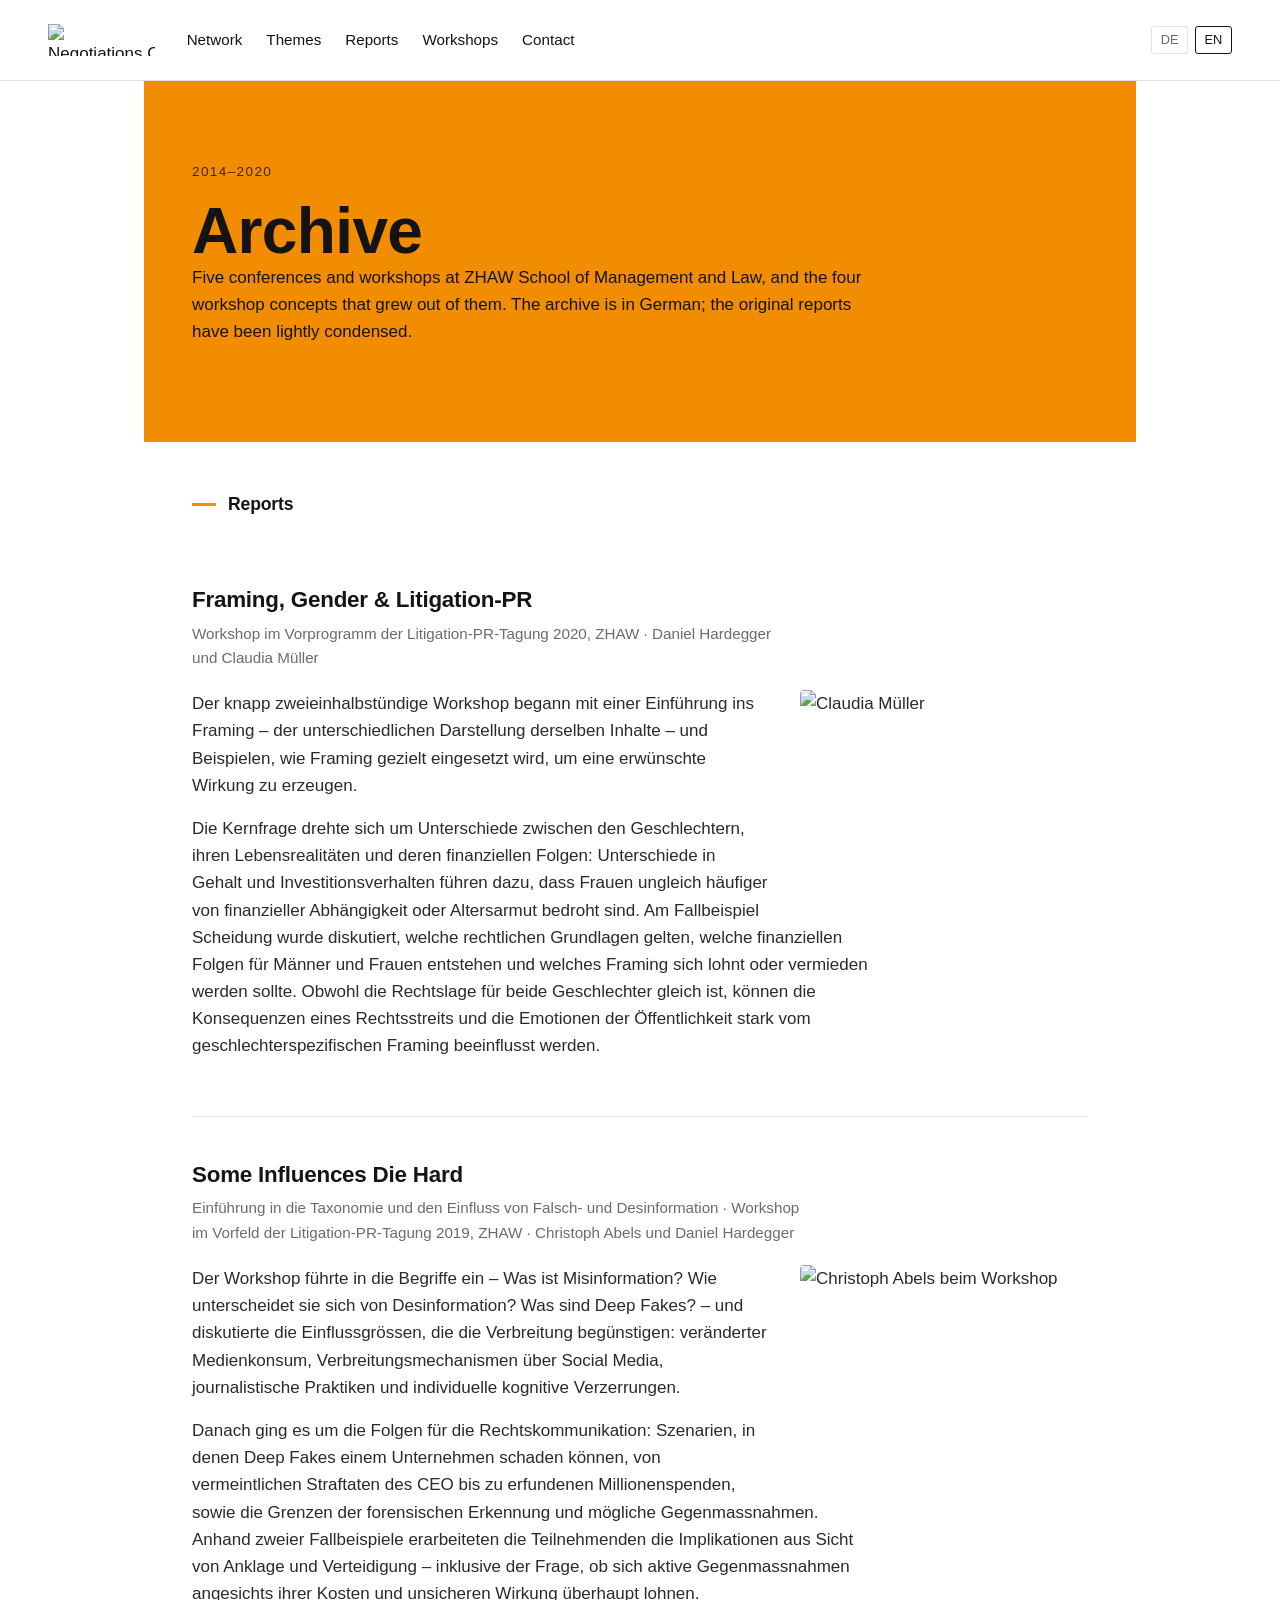
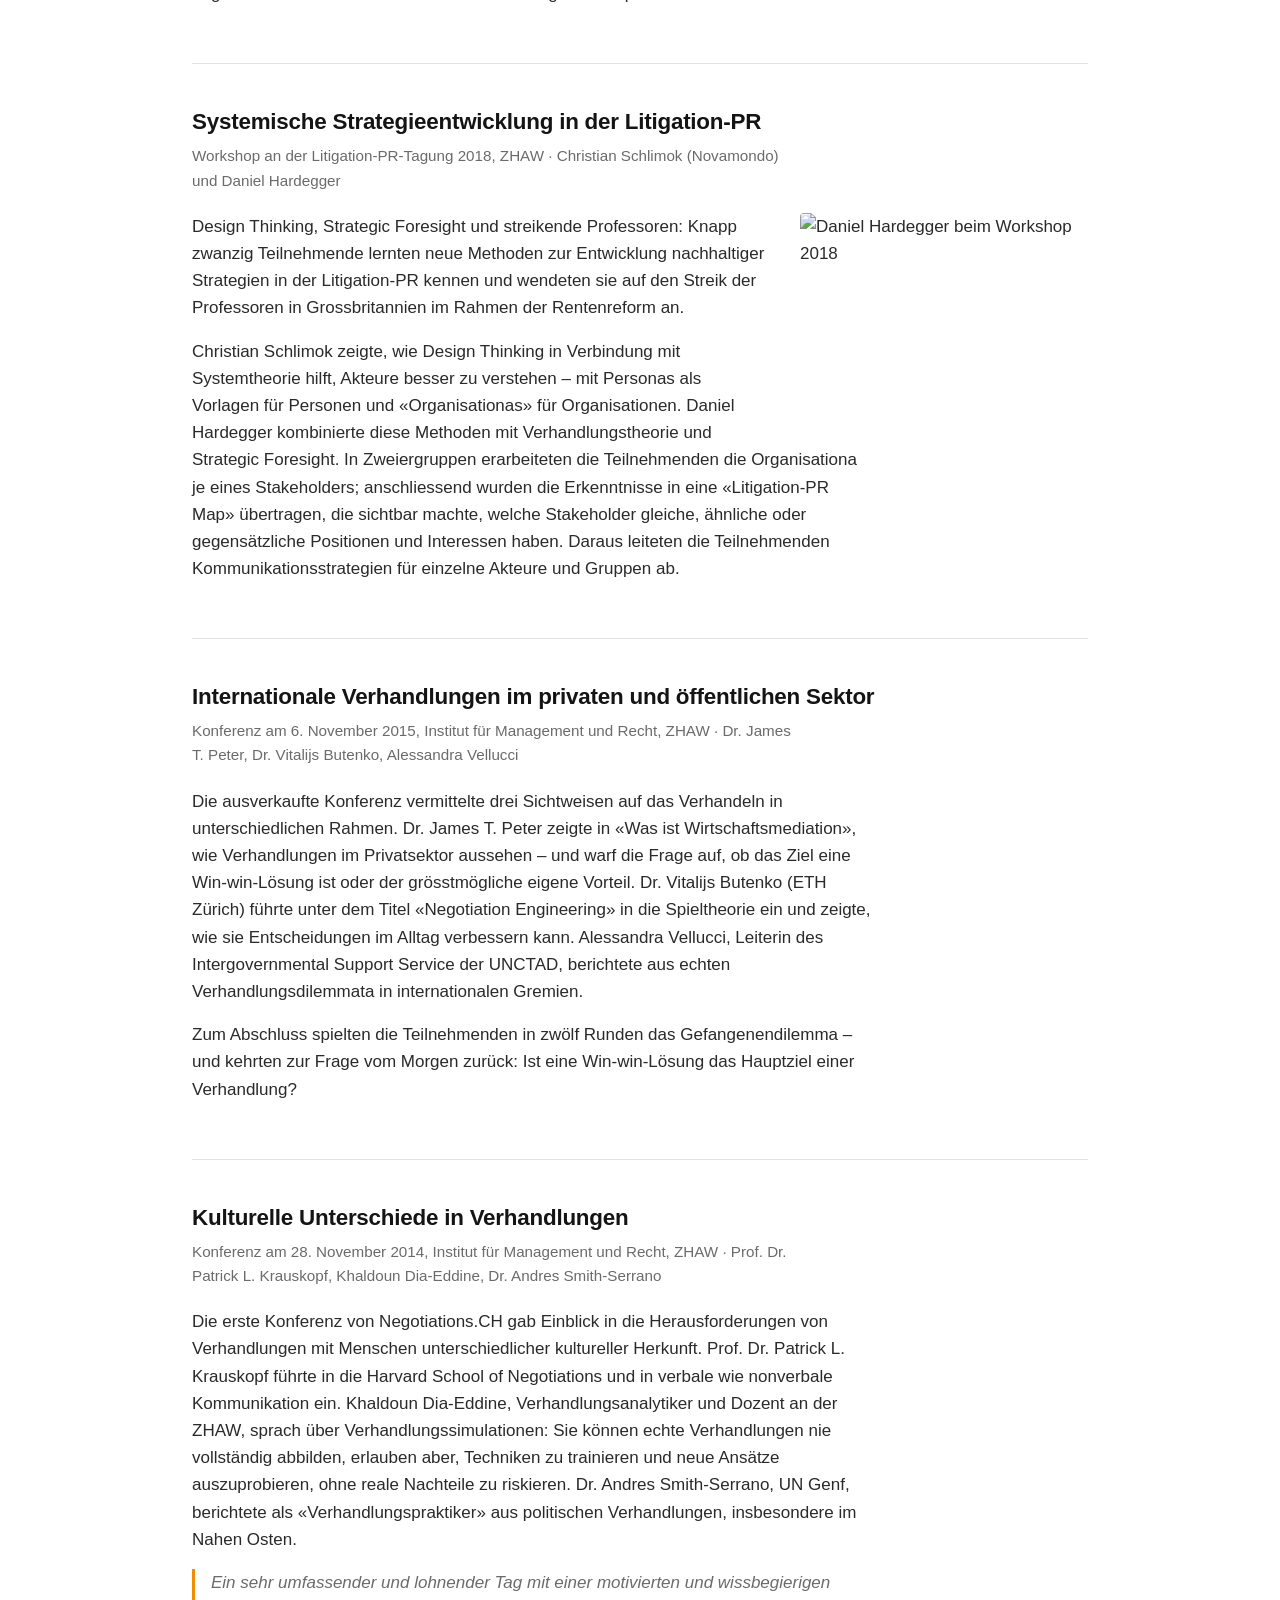
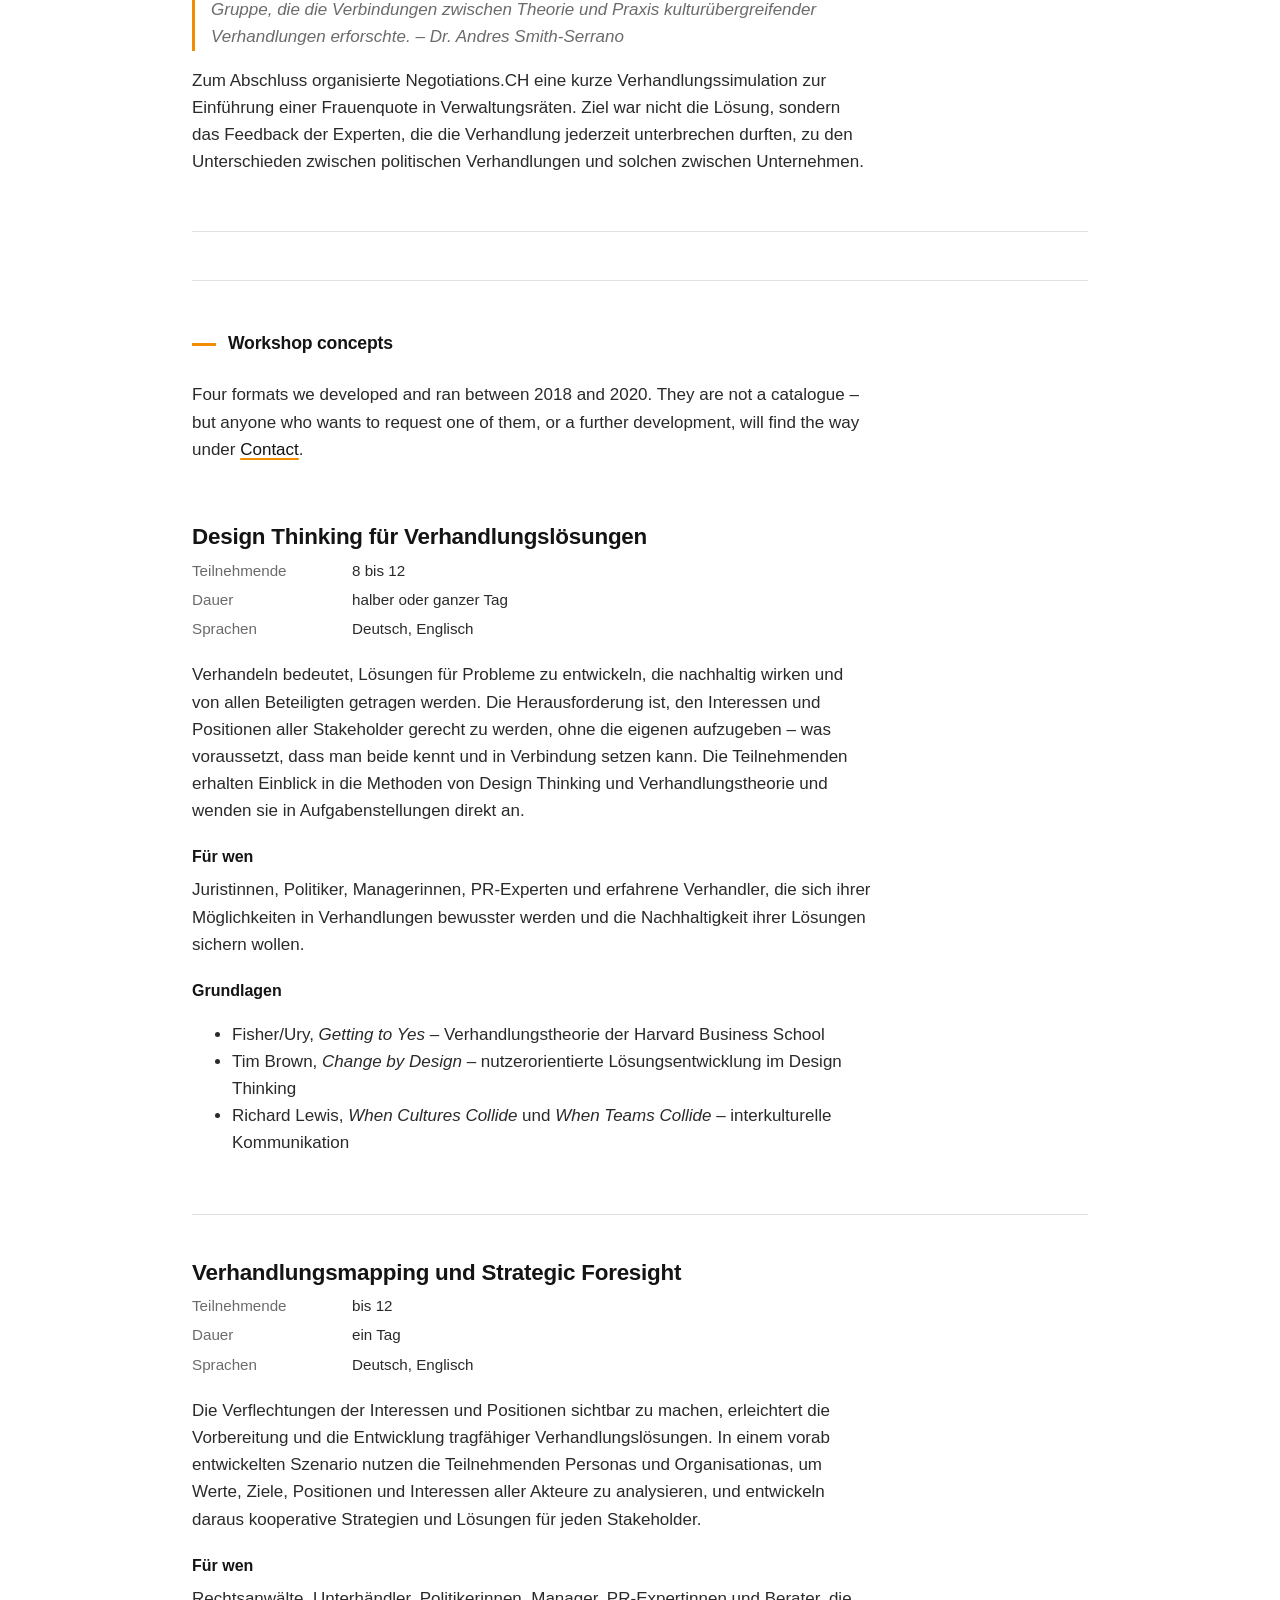
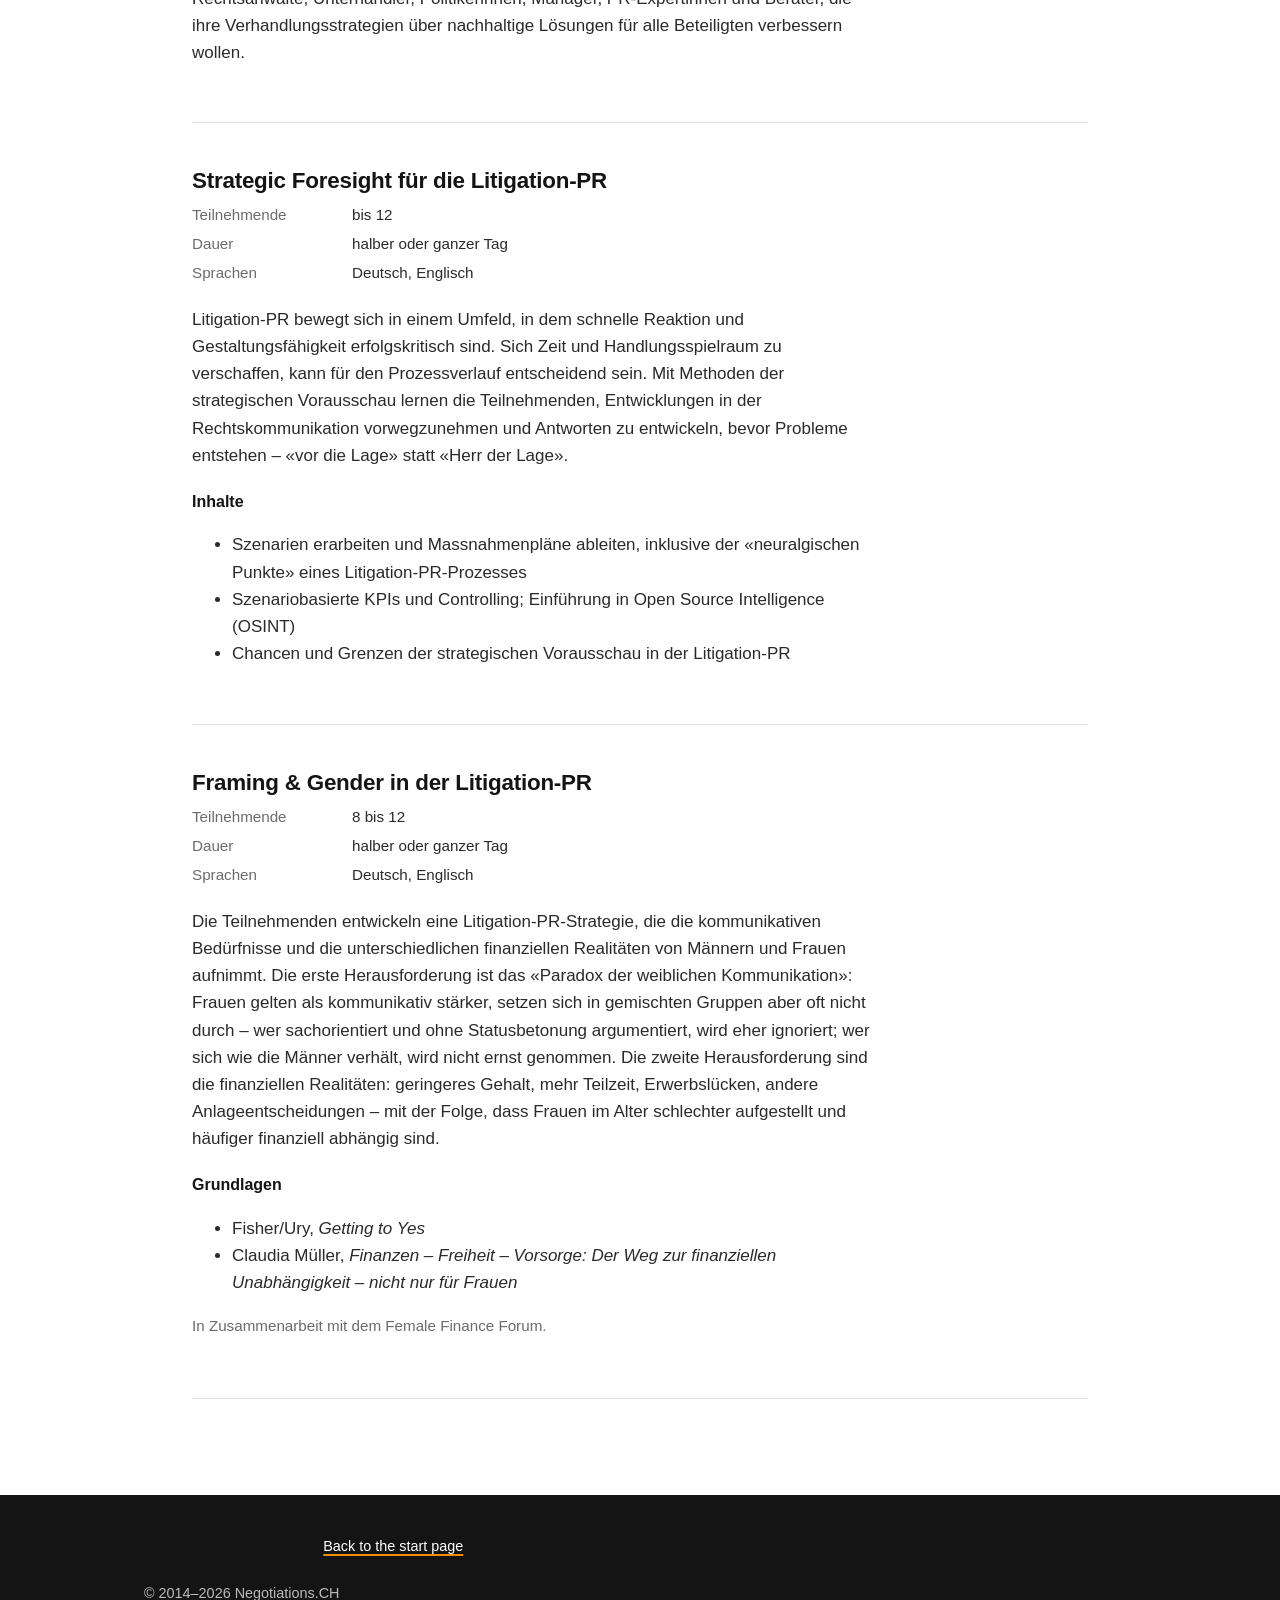
==== archiv.html @ 772638ce "Add files via upload" ====
<!DOCTYPE html>
<html lang="de" data-lang="de">
<head>
  <meta charset="utf-8">
  <meta name="viewport" content="width=device-width, initial-scale=1">
  <title>Archiv – Negotiations.CH</title>
  <meta name="description" content="Berichte und Workshopkonzepte von Negotiations.CH, 2014–2020.">
  <link rel="canonical" href="https://negotiations.ch/archiv.html">
  <link rel="stylesheet" href="style.css">
</head>
<body>

<header class="top">
  <a href="index.html" class="brand"><img src="assets/n-logo.png" alt="Negotiations.CH" width="200" height="60"></a>
  <nav aria-label="Inhalt">
    <a href="index.html#netzwerk" lang="de">Netzwerk</a><a href="index.html#netzwerk" lang="en">Network</a>
    <a href="index.html#themen" lang="de">Themen</a><a href="index.html#themen" lang="en">Themes</a>
    <a href="#berichte" lang="de">Berichte</a><a href="#berichte" lang="en">Reports</a>
    <a href="#workshops">Workshops</a>
    <a href="index.html#kontakt" lang="de">Kontakt</a><a href="index.html#kontakt" lang="en">Contact</a>
  </nav>
  <div class="lang" role="group" aria-label="Sprache / Language">
    <button type="button" data-set-lang="de" aria-pressed="true">DE</button>
    <button type="button" data-set-lang="en" aria-pressed="false">EN</button>
  </div>
</header>

<main>

  <section class="hero">
    <p class="kicker">2014–2020</p>
    <h1 lang="de">Archiv<span class="dot">.</span></h1>
    <h1 lang="en">Archive<span class="dot">.</span></h1>
    <p lang="de">Fünf Konferenzen und Workshops an der ZHAW School of Management and Law und die vier Workshopkonzepte, die daraus entstanden sind. Die Texte sind die Originalberichte, leicht gekürzt.</p>
    <p lang="en">Five conferences and workshops at ZHAW School of Management and Law, and the four workshop concepts that grew out of them. The archive is in German; the original reports have been lightly condensed.</p>
  </section>

  <section id="berichte">
    <h2 lang="de">Berichte</h2><h2 lang="en">Reports</h2>

    <article class="entry" id="framing-gender-2020">
      <h3>Framing, Gender &amp; Litigation-PR</h3>
      <p class="meta">Workshop im Vorprogramm der Litigation-PR-Tagung 2020, ZHAW · Daniel Hardegger und Claudia Müller</p>
      <img class="entry-img" src="assets/mueller-2020.jpg" alt="Claudia Müller" width="800" height="600">
      <p>Der knapp zweieinhalbstündige Workshop begann mit einer Einführung ins Framing – der unterschiedlichen Darstellung derselben Inhalte – und Beispielen, wie Framing gezielt eingesetzt wird, um eine erwünschte Wirkung zu erzeugen.</p>
      <p>Die Kernfrage drehte sich um Unterschiede zwischen den Geschlechtern, ihren Lebensrealitäten und deren finanziellen Folgen: Unterschiede in Gehalt und Investitionsverhalten führen dazu, dass Frauen ungleich häufiger von finanzieller Abhängigkeit oder Altersarmut bedroht sind. Am Fallbeispiel Scheidung wurde diskutiert, welche rechtlichen Grundlagen gelten, welche finanziellen Folgen für Männer und Frauen entstehen und welches Framing sich lohnt oder vermieden werden sollte. Obwohl die Rechtslage für beide Geschlechter gleich ist, können die Konsequenzen eines Rechtsstreits und die Emotionen der Öffentlichkeit stark vom geschlechterspezifischen Framing beeinflusst werden.</p>
    </article>

    <article class="entry" id="some-influences-2019">
      <h3>Some Influences Die Hard</h3>
      <p class="meta">Einführung in die Taxonomie und den Einfluss von Falsch- und Desinformation · Workshop im Vorfeld der Litigation-PR-Tagung 2019, ZHAW · Christoph Abels und Daniel Hardegger</p>
      <img class="entry-img" src="assets/abels-2019.jpg" alt="Christoph Abels beim Workshop" width="800" height="600">
      <p>Der Workshop führte in die Begriffe ein – Was ist Misinformation? Wie unterscheidet sie sich von Desinformation? Was sind Deep Fakes? – und diskutierte die Einflussgrössen, die die Verbreitung begünstigen: veränderter Medienkonsum, Verbreitungsmechanismen über Social Media, journalistische Praktiken und individuelle kognitive Verzerrungen.</p>
      <p>Danach ging es um die Folgen für die Rechtskommunikation: Szenarien, in denen Deep Fakes einem Unternehmen schaden können, von vermeintlichen Straftaten des CEO bis zu erfundenen Millionenspenden, sowie die Grenzen der forensischen Erkennung und mögliche Gegenmassnahmen. Anhand zweier Fallbeispiele erarbeiteten die Teilnehmenden die Implikationen aus Sicht von Anklage und Verteidigung – inklusive der Frage, ob sich aktive Gegenmassnahmen angesichts ihrer Kosten und unsicheren Wirkung überhaupt lohnen.</p>
    </article>

    <article class="entry" id="systemisch-2018">
      <h3>Systemische Strategieentwicklung in der Litigation-PR</h3>
      <p class="meta">Workshop an der Litigation-PR-Tagung 2018, ZHAW · Christian Schlimok (Novamondo) und Daniel Hardegger</p>
      <img class="entry-img" src="assets/hardegger-2018.jpg" alt="Daniel Hardegger beim Workshop 2018" width="800" height="600">
      <p>Design Thinking, Strategic Foresight und streikende Professoren: Knapp zwanzig Teilnehmende lernten neue Methoden zur Entwicklung nachhaltiger Strategien in der Litigation-PR kennen und wendeten sie auf den Streik der Professoren in Grossbritannien im Rahmen der Rentenreform an.</p>
      <p>Christian Schlimok zeigte, wie Design Thinking in Verbindung mit Systemtheorie hilft, Akteure besser zu verstehen – mit Personas als Vorlagen für Personen und «Organisationas» für Organisationen. Daniel Hardegger kombinierte diese Methoden mit Verhandlungstheorie und Strategic Foresight. In Zweiergruppen erarbeiteten die Teilnehmenden die Organisationa je eines Stakeholders; anschliessend wurden die Erkenntnisse in eine «Litigation-PR Map» übertragen, die sichtbar machte, welche Stakeholder gleiche, ähnliche oder gegensätzliche Positionen und Interessen haben. Daraus leiteten die Teilnehmenden Kommunikationsstrategien für einzelne Akteure und Gruppen ab.</p>
    </article>

    <article class="entry" id="international-2015">
      <h3>Internationale Verhandlungen im privaten und öffentlichen Sektor</h3>
      <p class="meta">Konferenz am 6. November 2015, Institut für Management und Recht, ZHAW · Dr. James T. Peter, Dr. Vitalijs Butenko, Alessandra Vellucci</p>
      <p>Die ausverkaufte Konferenz vermittelte drei Sichtweisen auf das Verhandeln in unterschiedlichen Rahmen. Dr. James T. Peter zeigte in «Was ist Wirtschaftsmediation», wie Verhandlungen im Privatsektor aussehen – und warf die Frage auf, ob das Ziel eine Win-win-Lösung ist oder der grösstmögliche eigene Vorteil. Dr. Vitalijs Butenko (ETH Zürich) führte unter dem Titel «Negotiation Engineering» in die Spieltheorie ein und zeigte, wie sie Entscheidungen im Alltag verbessern kann. Alessandra Vellucci, Leiterin des Intergovernmental Support Service der UNCTAD, berichtete aus echten Verhandlungsdilemmata in internationalen Gremien.</p>
      <p>Zum Abschluss spielten die Teilnehmenden in zwölf Runden das Gefangenendilemma – und kehrten zur Frage vom Morgen zurück: Ist eine Win-win-Lösung das Hauptziel einer Verhandlung?</p>
    </article>

    <article class="entry" id="kulturell-2014">
      <h3>Kulturelle Unterschiede in Verhandlungen</h3>
      <p class="meta">Konferenz am 28. November 2014, Institut für Management und Recht, ZHAW · Prof. Dr. Patrick L. Krauskopf, Khaldoun Dia-Eddine, Dr. Andres Smith-Serrano</p>
      <p>Die erste Konferenz von Negotiations.CH gab Einblick in die Herausforderungen von Verhandlungen mit Menschen unterschiedlicher kultureller Herkunft. Prof. Dr. Patrick L. Krauskopf führte in die Harvard School of Negotiations und in verbale wie nonverbale Kommunikation ein. Khaldoun Dia-Eddine, Verhandlungsanalytiker und Dozent an der ZHAW, sprach über Verhandlungssimulationen: Sie können echte Verhandlungen nie vollständig abbilden, erlauben aber, Techniken zu trainieren und neue Ansätze auszuprobieren, ohne reale Nachteile zu riskieren. Dr. Andres Smith-Serrano, UN Genf, berichtete als «Verhandlungspraktiker» aus politischen Verhandlungen, insbesondere im Nahen Osten.</p>
      <blockquote>Ein sehr umfassender und lohnender Tag mit einer motivierten und wissbegierigen Gruppe, die die Verbindungen zwischen Theorie und Praxis kulturübergreifender Verhandlungen erforschte. – Dr. Andres Smith-Serrano</blockquote>
      <p>Zum Abschluss organisierte Negotiations.CH eine kurze Verhandlungssimulation zur Einführung einer Frauenquote in Verwaltungsräten. Ziel war nicht die Lösung, sondern das Feedback der Experten, die die Verhandlung jederzeit unterbrechen durften, zu den Unterschieden zwischen politischen Verhandlungen und solchen zwischen Unternehmen.</p>
    </article>
  </section>

  <section id="workshops">
    <h2 lang="de">Workshopkonzepte</h2><h2 lang="en">Workshop concepts</h2>
    <p lang="de">Vier Formate, die wir zwischen 2018 und 2020 entwickelt und durchgeführt haben. Sie sind nicht als Katalog gedacht – aber wer eines davon oder eine Weiterentwicklung anfragen will, findet unter <a href="index.html#kontakt">Kontakt</a> den Weg.</p>
    <p lang="en">Four formats we developed and ran between 2018 and 2020. They are not a catalogue – but anyone who wants to request one of them, or a further development, will find the way under <a href="index.html#kontakt">Contact</a>.</p>

    <article class="entry" id="design-thinking">
      <h3>Design Thinking für Verhandlungslösungen</h3>
      <dl><dt>Teilnehmende</dt><dd>8 bis 12</dd><dt>Dauer</dt><dd>halber oder ganzer Tag</dd><dt>Sprachen</dt><dd>Deutsch, Englisch</dd></dl>
      <p>Verhandeln bedeutet, Lösungen für Probleme zu entwickeln, die nachhaltig wirken und von allen Beteiligten getragen werden. Die Herausforderung ist, den Interessen und Positionen aller Stakeholder gerecht zu werden, ohne die eigenen aufzugeben – was voraussetzt, dass man beide kennt und in Verbindung setzen kann. Die Teilnehmenden erhalten Einblick in die Methoden von Design Thinking und Verhandlungstheorie und wenden sie in Aufgabenstellungen direkt an.</p>
      <h4>Für wen</h4>
      <p>Juristinnen, Politiker, Managerinnen, PR-Experten und erfahrene Verhandler, die sich ihrer Möglichkeiten in Verhandlungen bewusster werden und die Nachhaltigkeit ihrer Lösungen sichern wollen.</p>
      <h4>Grundlagen</h4>
      <ul>
        <li>Fisher/Ury, <em>Getting to Yes</em> – Verhandlungstheorie der Harvard Business School</li>
        <li>Tim Brown, <em>Change by Design</em> – nutzerorientierte Lösungsentwicklung im Design Thinking</li>
        <li>Richard Lewis, <em>When Cultures Collide</em> und <em>When Teams Collide</em> – interkulturelle Kommunikation</li>
      </ul>
    </article>

    <article class="entry" id="mapping">
      <h3>Verhandlungsmapping und Strategic Foresight</h3>
      <dl><dt>Teilnehmende</dt><dd>bis 12</dd><dt>Dauer</dt><dd>ein Tag</dd><dt>Sprachen</dt><dd>Deutsch, Englisch</dd></dl>
      <p>Die Verflechtungen der Interessen und Positionen sichtbar zu machen, erleichtert die Vorbereitung und die Entwicklung tragfähiger Verhandlungslösungen. In einem vorab entwickelten Szenario nutzen die Teilnehmenden Personas und Organisationas, um Werte, Ziele, Positionen und Interessen aller Akteure zu analysieren, und entwickeln daraus kooperative Strategien und Lösungen für jeden Stakeholder.</p>
      <h4>Für wen</h4>
      <p>Rechtsanwälte, Unterhändler, Politikerinnen, Manager, PR-Expertinnen und Berater, die ihre Verhandlungsstrategien über nachhaltige Lösungen für alle Beteiligten verbessern wollen.</p>
    </article>

    <article class="entry" id="foresight-litpr">
      <h3>Strategic Foresight für die Litigation-PR</h3>
      <dl><dt>Teilnehmende</dt><dd>bis 12</dd><dt>Dauer</dt><dd>halber oder ganzer Tag</dd><dt>Sprachen</dt><dd>Deutsch, Englisch</dd></dl>
      <p>Litigation-PR bewegt sich in einem Umfeld, in dem schnelle Reaktion und Gestaltungsfähigkeit erfolgskritisch sind. Sich Zeit und Handlungsspielraum zu verschaffen, kann für den Prozessverlauf entscheidend sein. Mit Methoden der strategischen Vorausschau lernen die Teilnehmenden, Entwicklungen in der Rechtskommunikation vorwegzunehmen und Antworten zu entwickeln, bevor Probleme entstehen – «vor die Lage» statt «Herr der Lage».</p>
      <h4>Inhalte</h4>
      <ul>
        <li>Szenarien erarbeiten und Massnahmenpläne ableiten, inklusive der «neuralgischen Punkte» eines Litigation-PR-Prozesses</li>
        <li>Szenariobasierte KPIs und Controlling; Einführung in Open Source Intelligence (OSINT)</li>
        <li>Chancen und Grenzen der strategischen Vorausschau in der Litigation-PR</li>
      </ul>
    </article>

    <article class="entry" id="framing-gender">
      <h3>Framing &amp; Gender in der Litigation-PR</h3>
      <dl><dt>Teilnehmende</dt><dd>8 bis 12</dd><dt>Dauer</dt><dd>halber oder ganzer Tag</dd><dt>Sprachen</dt><dd>Deutsch, Englisch</dd></dl>
      <p>Die Teilnehmenden entwickeln eine Litigation-PR-Strategie, die die kommunikativen Bedürfnisse und die unterschiedlichen finanziellen Realitäten von Männern und Frauen aufnimmt. Die erste Herausforderung ist das «Paradox der weiblichen Kommunikation»: Frauen gelten als kommunikativ stärker, setzen sich in gemischten Gruppen aber oft nicht durch – wer sachorientiert und ohne Statusbetonung argumentiert, wird eher ignoriert; wer sich wie die Männer verhält, wird nicht ernst genommen. Die zweite Herausforderung sind die finanziellen Realitäten: geringeres Gehalt, mehr Teilzeit, Erwerbslücken, andere Anlageentscheidungen – mit der Folge, dass Frauen im Alter schlechter aufgestellt und häufiger finanziell abhängig sind.</p>
      <h4>Grundlagen</h4>
      <ul>
        <li>Fisher/Ury, <em>Getting to Yes</em></li>
        <li>Claudia Müller, <em>Finanzen – Freiheit – Vorsorge: Der Weg zur finanziellen Unabhängigkeit – nicht nur für Frauen</em></li>
      </ul>
      <p class="meta">In Zusammenarbeit mit dem Female Finance Forum.</p>
    </article>
  </section>

</main>

<footer>
  <p style="margin-top:0"><a href="index.html" lang="de">Zurück zur Startseite</a><a href="index.html" lang="en">Back to the start page</a></p>
  <p class="copy">© 2014–2026 Negotiations.CH</p>
</footer>

<script src="lang.js"></script>
</body>
</html>
---- style.css ----
:root {
  --ink: #141414;
  --text: #2A2A2A;
  --muted: #6B6B6B;
  --line: #E2E2E2;
  --orange: #F28C00;
  --sans: "Segoe UI", "Helvetica Neue", Helvetica, Arial, sans-serif;
}
* { box-sizing: border-box; }
html { scroll-behavior: smooth; }
@media (prefers-reduced-motion: reduce) { html { scroll-behavior: auto; } }
body { margin: 0; overflow-x: hidden; background: #fff; color: var(--text); font-family: var(--sans); font-size: 1.0625rem; line-height: 1.6; }

[data-lang="de"] [lang="en"], [data-lang="en"] [lang="de"] { display: none; }

a { color: var(--ink); text-decoration-color: var(--orange); text-decoration-thickness: 2px; text-underline-offset: 3px; }
a:hover { color: var(--orange); }
:focus-visible { outline: 2px solid var(--orange); outline-offset: 3px; }
img { max-width: 100%; height: auto; display: block; }
h1, h2, h3 { color: var(--ink); margin: 0; font-weight: 600; letter-spacing: -0.01em; }
p { margin: 0 0 1rem; max-width: 40em; }

.top { display: flex; flex-wrap: wrap; align-items: center; gap: 1rem 2rem; padding: 1.25rem 1.5rem; border-bottom: 1px solid var(--line); }
.brand img { height: 2rem; width: auto; }
.top nav { display: flex; flex-wrap: wrap; gap: .25rem 1.5rem; min-width: 0; }
.top nav a { text-decoration: none; font-size: .95rem; }
.lang { display: flex; gap: .4rem; margin-left: auto; }
.lang button { font: inherit; font-size: .8rem; padding: .2rem .55rem; background: none; border: 1px solid var(--line); border-radius: 3px; color: var(--muted); cursor: pointer; }
.lang button[aria-pressed="true"] { border-color: var(--ink); color: var(--ink); }

main { padding: 0 1.5rem 3rem; max-width: 62rem; margin: 0 auto; }
section { padding: 3rem 0; border-bottom: 1px solid var(--line); }
section:last-of-type { border-bottom: none; }

/* Hero */
.hero { background: var(--orange); color: #141414; margin: 0 -1.5rem; padding: 3.5rem 1.5rem; border-bottom: none; }
.hero-inner { max-width: 56rem; margin: 0 auto; display: grid; grid-template-columns: minmax(0, 1fr); gap: 2rem; align-items: center; }
.kicker { font-size: .85rem; text-transform: uppercase; letter-spacing: .1em; margin-bottom: 1rem; color: #141414; opacity: .8; }
.hero h1 { font-size: clamp(2.2rem, 6vw, 4rem); line-height: 1.02; max-width: 12em; color: #141414; }
.hero-sub { margin-top: 1.5rem; font-size: 1.1rem; max-width: 28em; color: #141414; }
.hero-art { width: 12rem; height: auto; justify-self: start; }
.dot { color: var(--orange); }
.top { background: #fff; }

/* Zweispaltige Abschnitte */
.split { display: grid; grid-template-columns: minmax(0, 1fr); gap: 2rem; align-items: start; min-width: 0; }
.split figure { margin: 0; }
.split img { border-radius: 4px; }
figcaption { font-size: .85rem; color: var(--muted); margin-top: .5rem; }

h2 { font-size: 1.1rem; margin-bottom: 1.5rem; }
h2::before { content: ""; display: inline-block; width: 1.5rem; height: 3px; background: var(--orange); vertical-align: middle; margin-right: .75rem; }
.who { border-left: 3px solid var(--orange); padding-left: 1rem; margin-top: 1.5rem; }

.theme { display: grid; grid-template-columns: 5rem minmax(0, 1fr); gap: .5rem 1.5rem; padding: 2rem 0; border-top: 1px solid var(--line); }
.theme:first-of-type { border-top: none; }
.theme-art { width: 5rem; height: 5rem; grid-row: span 3; }
.theme h3 { font-size: 1.6rem; margin-bottom: .75rem; }
.theme div { grid-column: 2; }
.theme p { font-size: 1.05rem; }

.list { list-style: none; padding: 0; margin: 0; }
.list li { display: grid; grid-template-columns: 4rem minmax(0, 1fr); gap: .5rem; padding: .7rem 0; border-bottom: 1px solid var(--line); }
.when { color: var(--muted); font-size: .9rem; padding-top: .15rem; }
.more { margin-top: 1rem; }

/* Archivseite */
.entry { padding: 2.5rem 0; border-bottom: 1px solid var(--line); }
.entry h3 { font-size: 1.4rem; margin-bottom: .25rem; }
.entry .meta { color: var(--muted); font-size: .95rem; margin-bottom: 1.25rem; }
.entry dl { display: grid; grid-template-columns: 9rem minmax(0, 1fr); gap: .3rem 1rem; margin: 0 0 1.25rem; font-size: .95rem; }
.entry dt { color: var(--muted); }
.entry dd { margin: 0; }
.entry h4 { font-size: 1rem; margin: 1.25rem 0 .4rem; color: var(--ink); }
.entry ul { max-width: 40em; }
blockquote { margin: 1rem 0; padding-left: 1rem; border-left: 3px solid var(--orange); color: var(--muted); font-style: italic; max-width: 38em; }

.contact { border-bottom: none; }
.contact p { font-size: 1.3rem; }

footer { background: #141414; color: #bbb; padding: 2rem 1.5rem; font-size: .9rem; }
footer a { color: #fff; }
footer summary { cursor: pointer; color: #fff; }
footer p { max-width: 44em; margin: 1rem auto 0; }
footer details, .copy { max-width: 62rem; margin-left: auto; margin-right: auto; }
.copy { margin-top: 1.5rem; }

@media (min-width: 48rem) {
  .top { padding: 1.5rem 3rem; }
  main { padding-left: 3rem; padding-right: 3rem; }
  footer { padding: 2.5rem 3rem; }
  .hero { margin: 0 -3rem; padding: 5rem 3rem; }
  .hero-inner { grid-template-columns: minmax(0, 1fr) 14rem; }
  .hero-art { width: 14rem; justify-self: end; }
  .split { grid-template-columns: 3fr 2fr; gap: 3rem; }
  #archiv-teaser.split { grid-template-columns: 2fr 3fr; }
  .theme { grid-template-columns: 8rem minmax(0, 1fr); gap: .5rem 2.5rem; padding: 3rem 0; }
  .theme-art { width: 8rem; height: 8rem; }
}

.entry-img { max-width: 22rem; border-radius: 4px; margin: 0 0 1.25rem; }
@media (min-width: 48rem) { .entry-img { float: right; margin: 0 0 1rem 2rem; max-width: 18rem; } .entry::after { content: ""; display: block; clear: both; } }
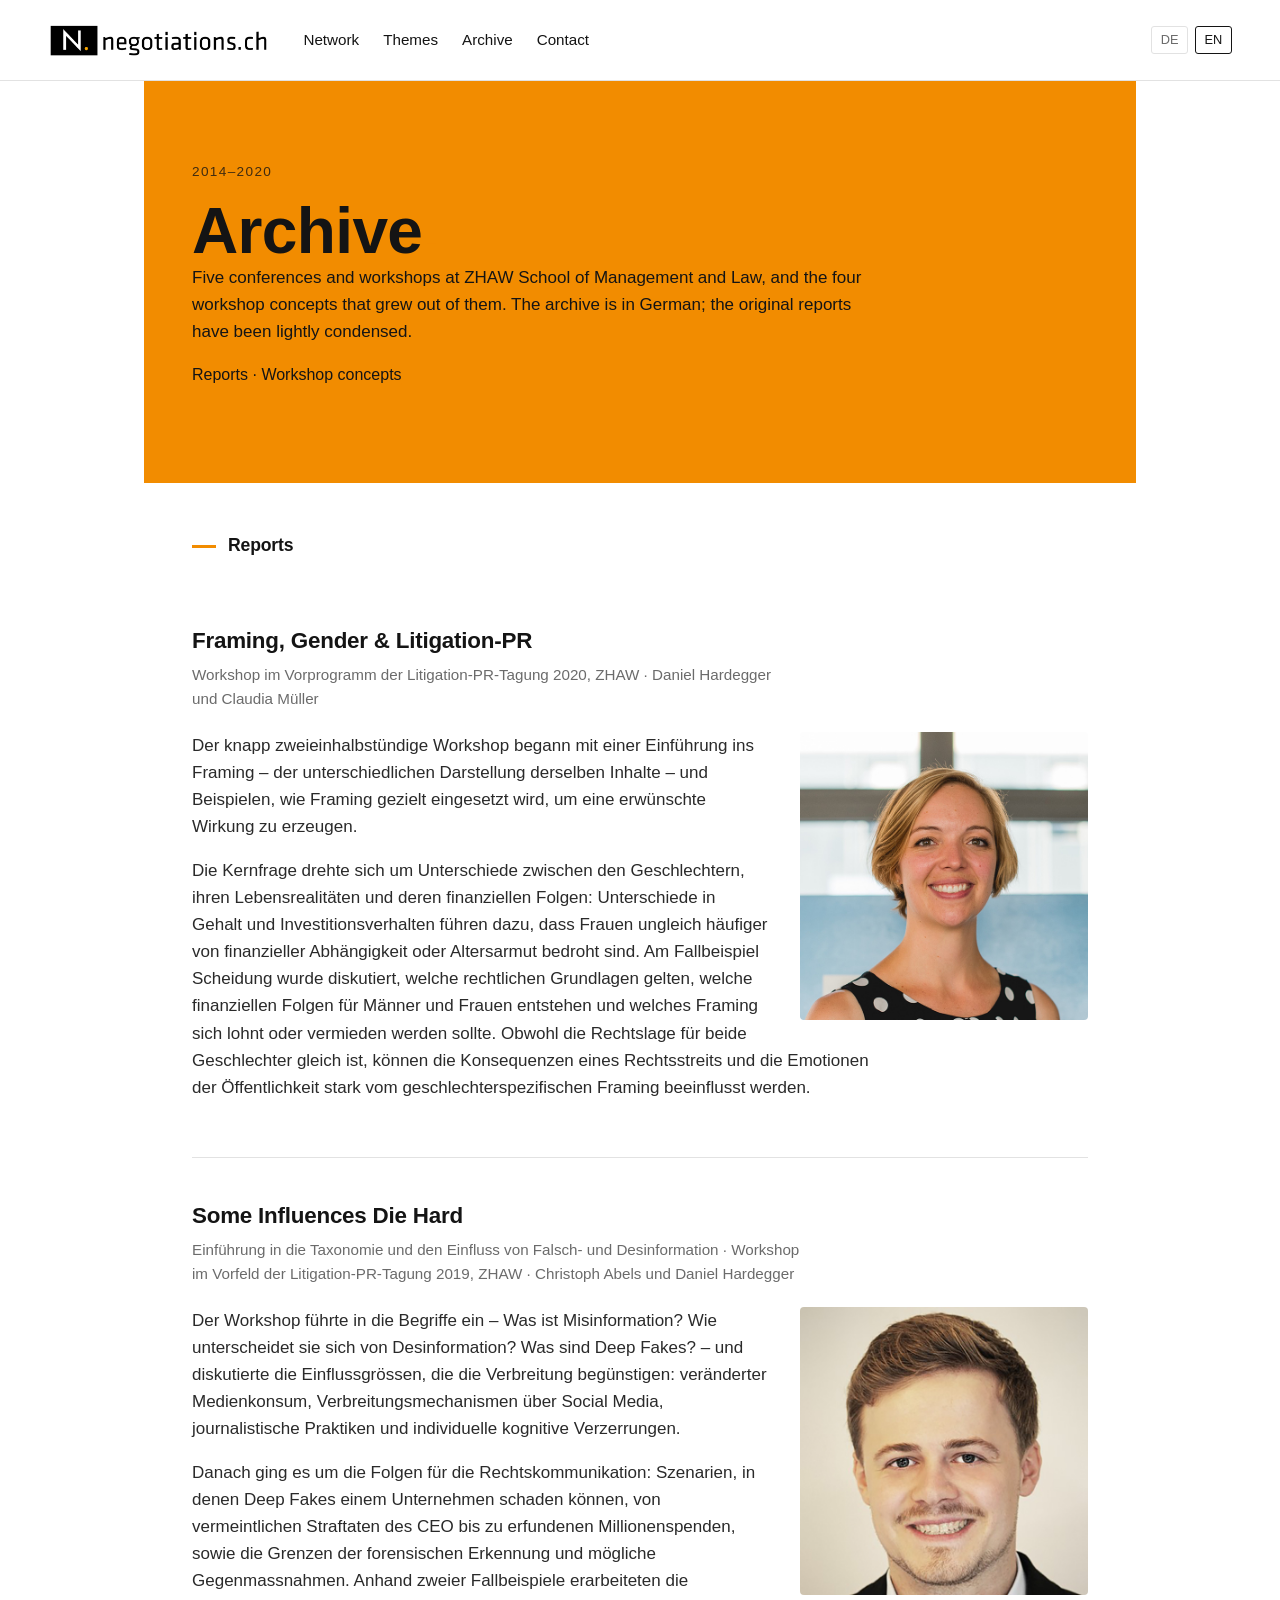
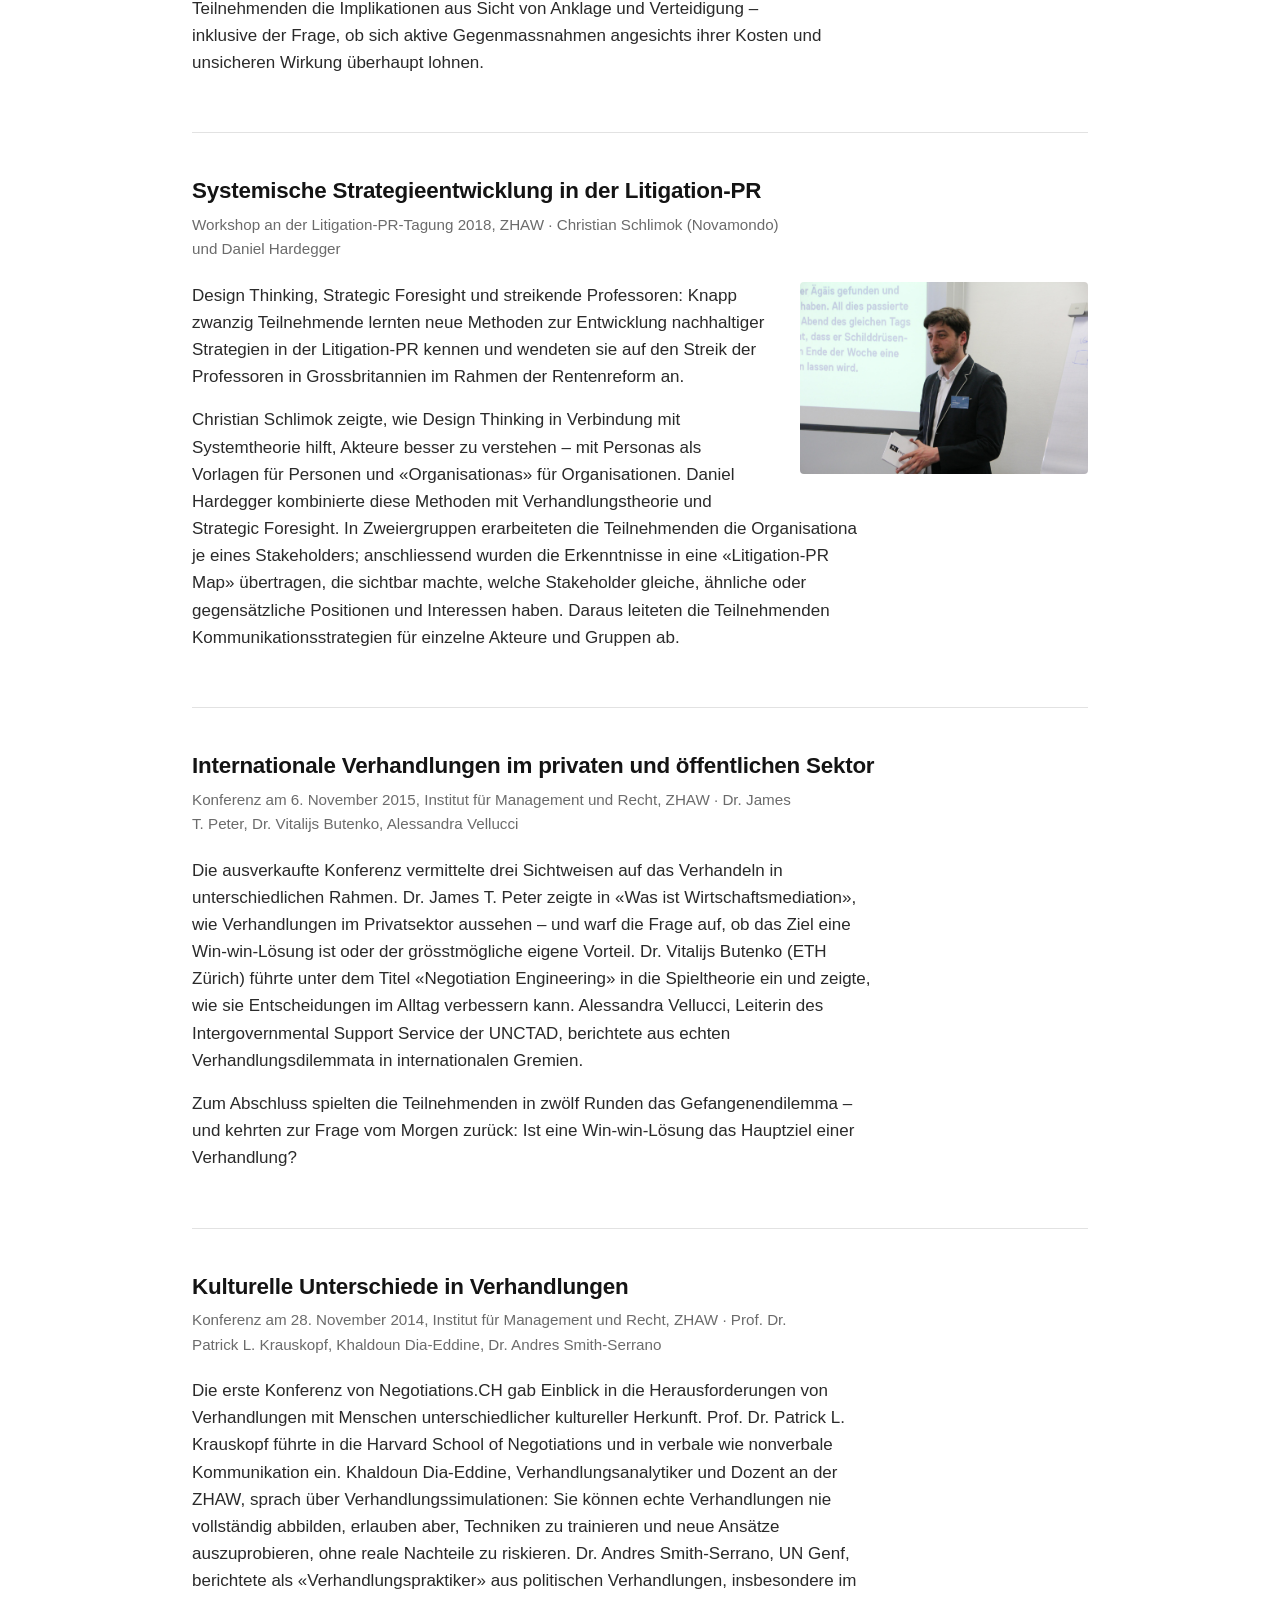
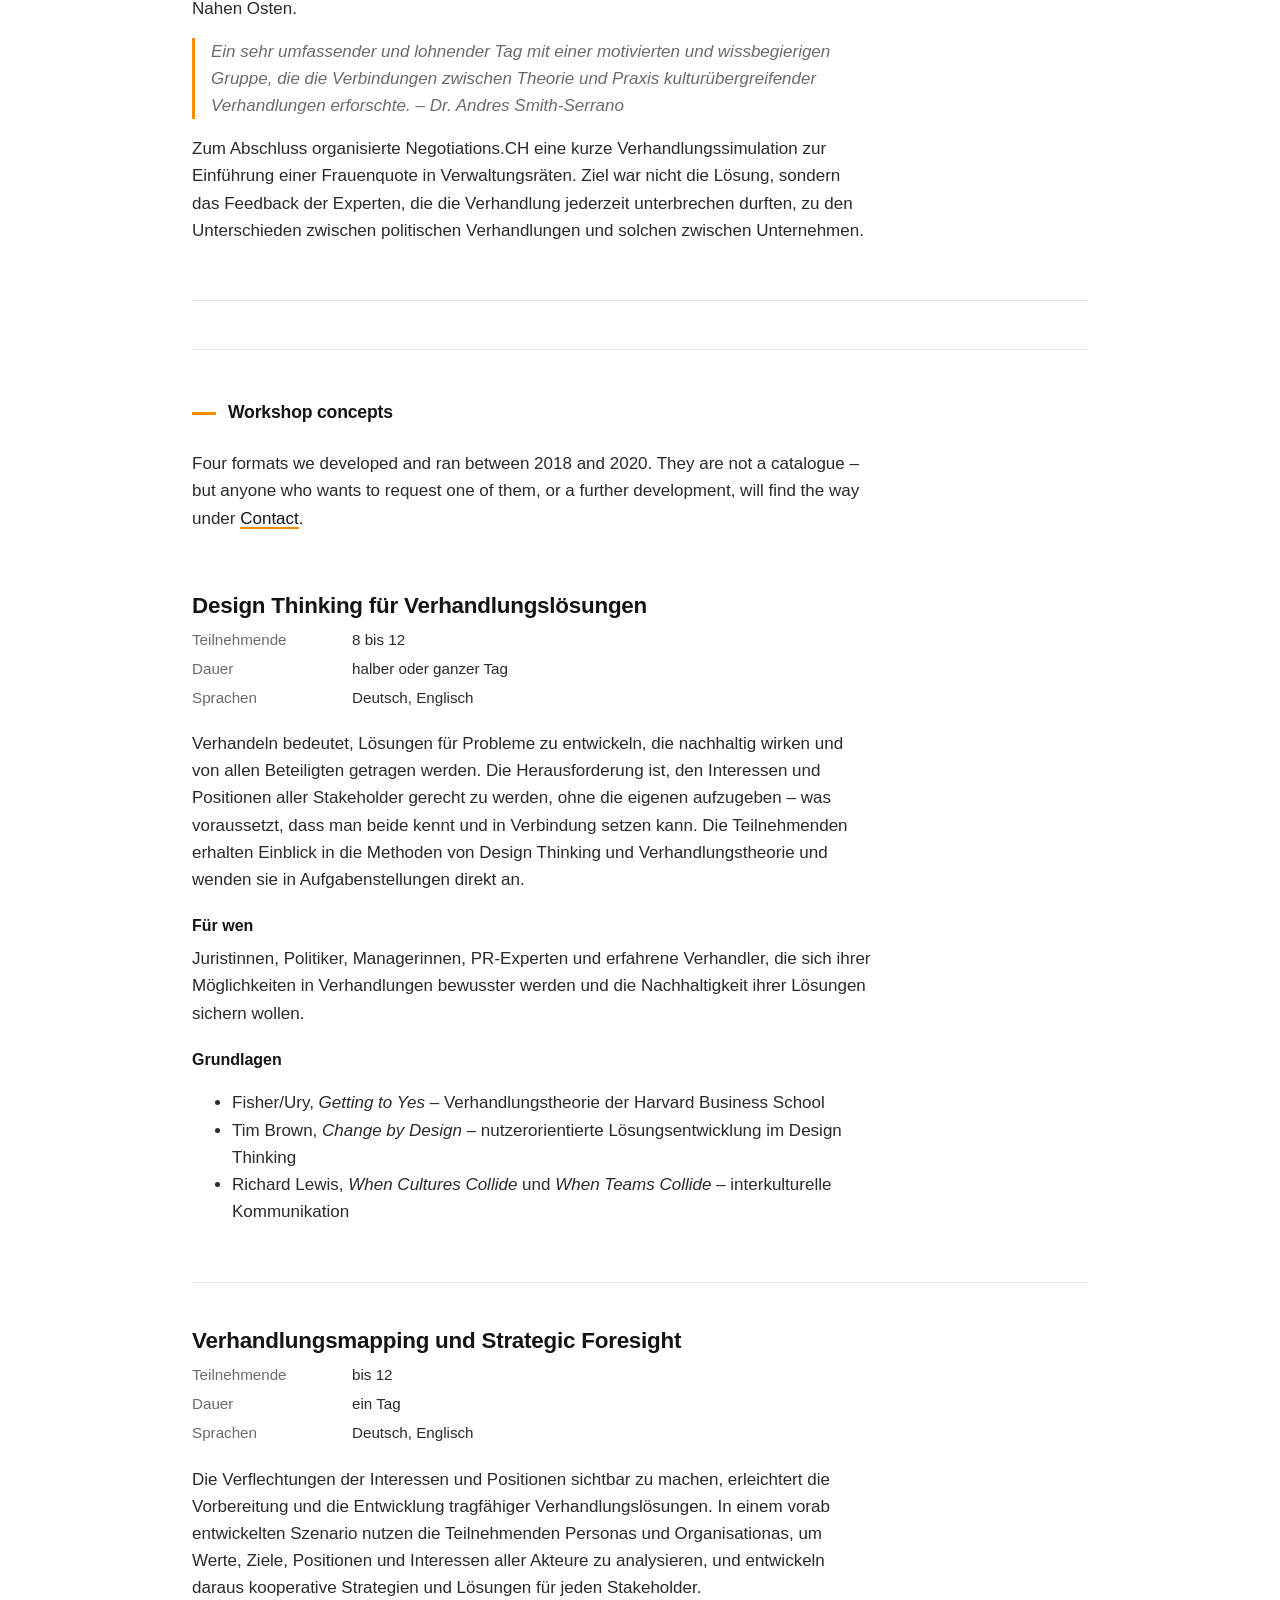
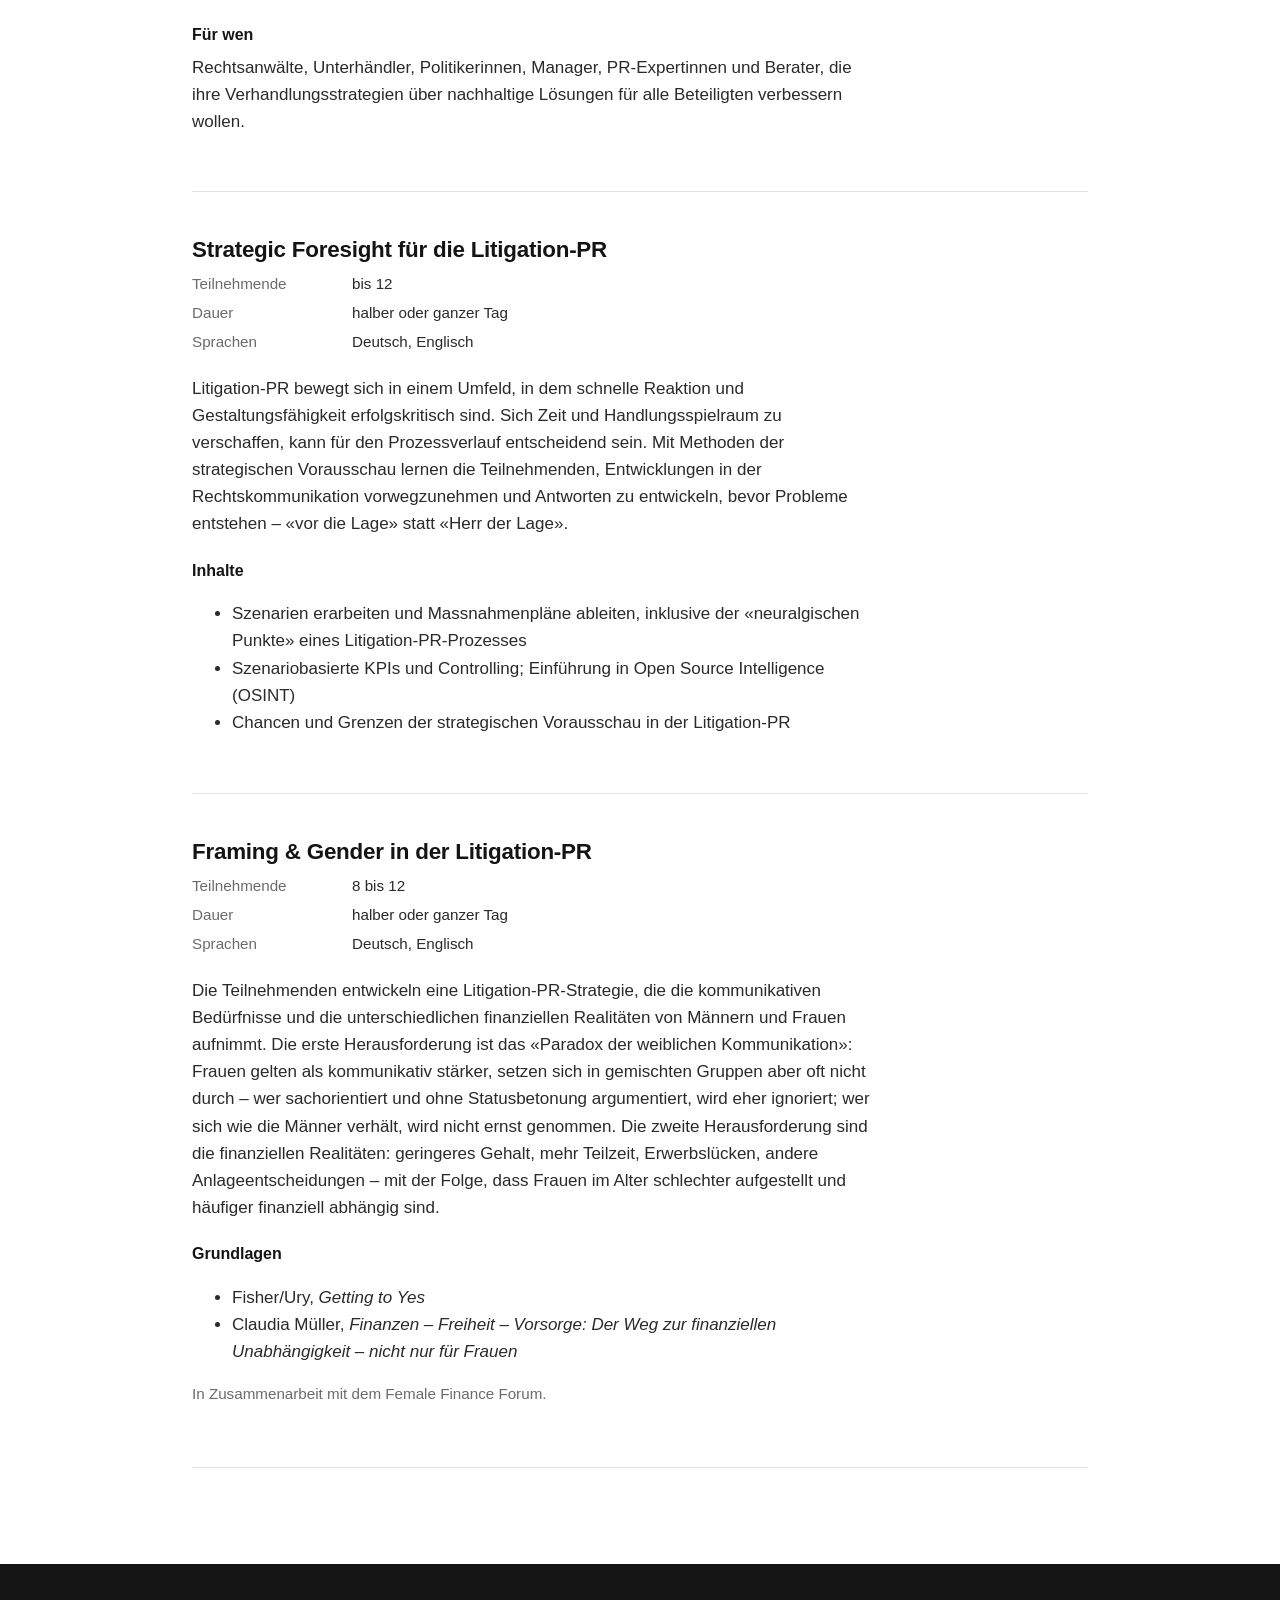
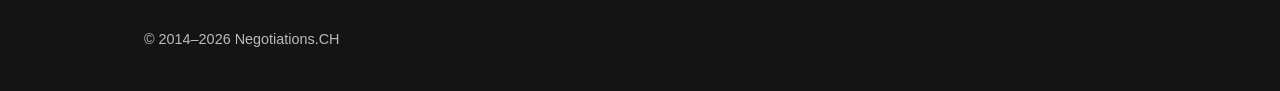
==== commit d0ec6cd3: "Add files via upload" ====
--- a/archiv.html
+++ b/archiv.html
@@ -15,8 +15,7 @@
   <nav aria-label="Inhalt">
     <a href="index.html#netzwerk" lang="de">Netzwerk</a><a href="index.html#netzwerk" lang="en">Network</a>
     <a href="index.html#themen" lang="de">Themen</a><a href="index.html#themen" lang="en">Themes</a>
-    <a href="#berichte" lang="de">Berichte</a><a href="#berichte" lang="en">Reports</a>
-    <a href="#workshops">Workshops</a>
+    <a href="archiv.html" lang="de">Archiv</a><a href="archiv.html" lang="en">Archive</a>
     <a href="index.html#kontakt" lang="de">Kontakt</a><a href="index.html#kontakt" lang="en">Contact</a>
   </nav>
   <div class="lang" role="group" aria-label="Sprache / Language">
@@ -33,6 +32,7 @@
     <h1 lang="en">Archive<span class="dot">.</span></h1>
     <p lang="de">Fünf Konferenzen und Workshops an der ZHAW School of Management and Law und die vier Workshopkonzepte, die daraus entstanden sind. Die Texte sind die Originalberichte, leicht gekürzt.</p>
     <p lang="en">Five conferences and workshops at ZHAW School of Management and Law, and the four workshop concepts that grew out of them. The archive is in German; the original reports have been lightly condensed.</p>
+    <p class="jump"><a href="#berichte" lang="de">Berichte</a><a href="#berichte" lang="en">Reports</a> · <a href="#workshops" lang="de">Workshopkonzepte</a><a href="#workshops" lang="en">Workshop concepts</a></p>
   </section>
 
   <section id="berichte">
@@ -133,7 +133,13 @@
 </main>
 
 <footer>
-  <p style="margin-top:0"><a href="index.html" lang="de">Zurück zur Startseite</a><a href="index.html" lang="en">Back to the start page</a></p>
+  <details>
+    <summary lang="de">Impressum und Datenschutz</summary><summary lang="en">Legal notice and privacy</summary>
+    <p lang="de"><strong>Verantwortlich:</strong> Dr. Daniel Hardegger, c/o Negotiations.CH, Kreuzstrasse 3h, 9032 Engelburg, Schweiz. E-Mail: info@negotiations.ch.</p>
+    <p lang="en"><strong>Responsible:</strong> Dr. Daniel Hardegger, c/o Negotiations.CH, Kreuzstrasse 3h, 9032 Engelburg, Switzerland. Email: info@negotiations.ch.</p>
+    <p lang="de"><strong>Datenschutz:</strong> Diese Seite setzt keine Cookies, lädt keine externen Skripte oder Schriften und verwendet keine Analyse- oder Tracking-Dienste. Beim Aufruf verarbeitet der Hosting-Anbieter GitHub, Inc. (GitHub Pages) technisch notwendige Zugriffsdaten wie IP-Adresse und Zeitpunkt in Server-Logs; siehe die <a href="https://docs.github.com/de/site-policy/privacy-policies/github-general-privacy-statement">Datenschutzerklärung von GitHub</a>.</p>
+    <p lang="en"><strong>Privacy:</strong> This site sets no cookies, loads no external scripts or fonts and uses no analytics or tracking. The hosting provider GitHub, Inc. (GitHub Pages) processes technically necessary access data such as IP address and time in server logs; see <a href="https://docs.github.com/en/site-policy/privacy-policies/github-general-privacy-statement">GitHub's privacy statement</a>.</p>
+  </details>
   <p class="copy">© 2014–2026 Negotiations.CH</p>
 </footer>
 
--- a/style.css
+++ b/style.css
@@ -45,7 +45,7 @@
 /* Zweispaltige Abschnitte */
 .split { display: grid; grid-template-columns: minmax(0, 1fr); gap: 2rem; align-items: start; min-width: 0; }
 .split figure { margin: 0; }
-.split img { border-radius: 4px; }
+.split img { border-radius: 4px; width: 100%; }
 figcaption { font-size: .85rem; color: var(--muted); margin-top: .5rem; }
 
 h2 { font-size: 1.1rem; margin-bottom: 1.5rem; }
@@ -92,11 +92,14 @@
   .hero { margin: 0 -3rem; padding: 5rem 3rem; }
   .hero-inner { grid-template-columns: minmax(0, 1fr) 14rem; }
   .hero-art { width: 14rem; justify-self: end; }
-  .split { grid-template-columns: 3fr 2fr; gap: 3rem; }
-  #archiv-teaser.split { grid-template-columns: 2fr 3fr; }
+  .split { grid-template-columns: 1fr 1fr; gap: 3rem; }
+  #archiv-teaser.split { grid-template-columns: 1fr 1fr; }
   .theme { grid-template-columns: 8rem minmax(0, 1fr); gap: .5rem 2.5rem; padding: 3rem 0; }
   .theme-art { width: 8rem; height: 8rem; }
 }
 
 .entry-img { max-width: 22rem; border-radius: 4px; margin: 0 0 1.25rem; }
 @media (min-width: 48rem) { .entry-img { float: right; margin: 0 0 1rem 2rem; max-width: 18rem; } .entry::after { content: ""; display: block; clear: both; } }
+
+.jump { font-size: 1rem; }
+.jump a { color: #141414; }
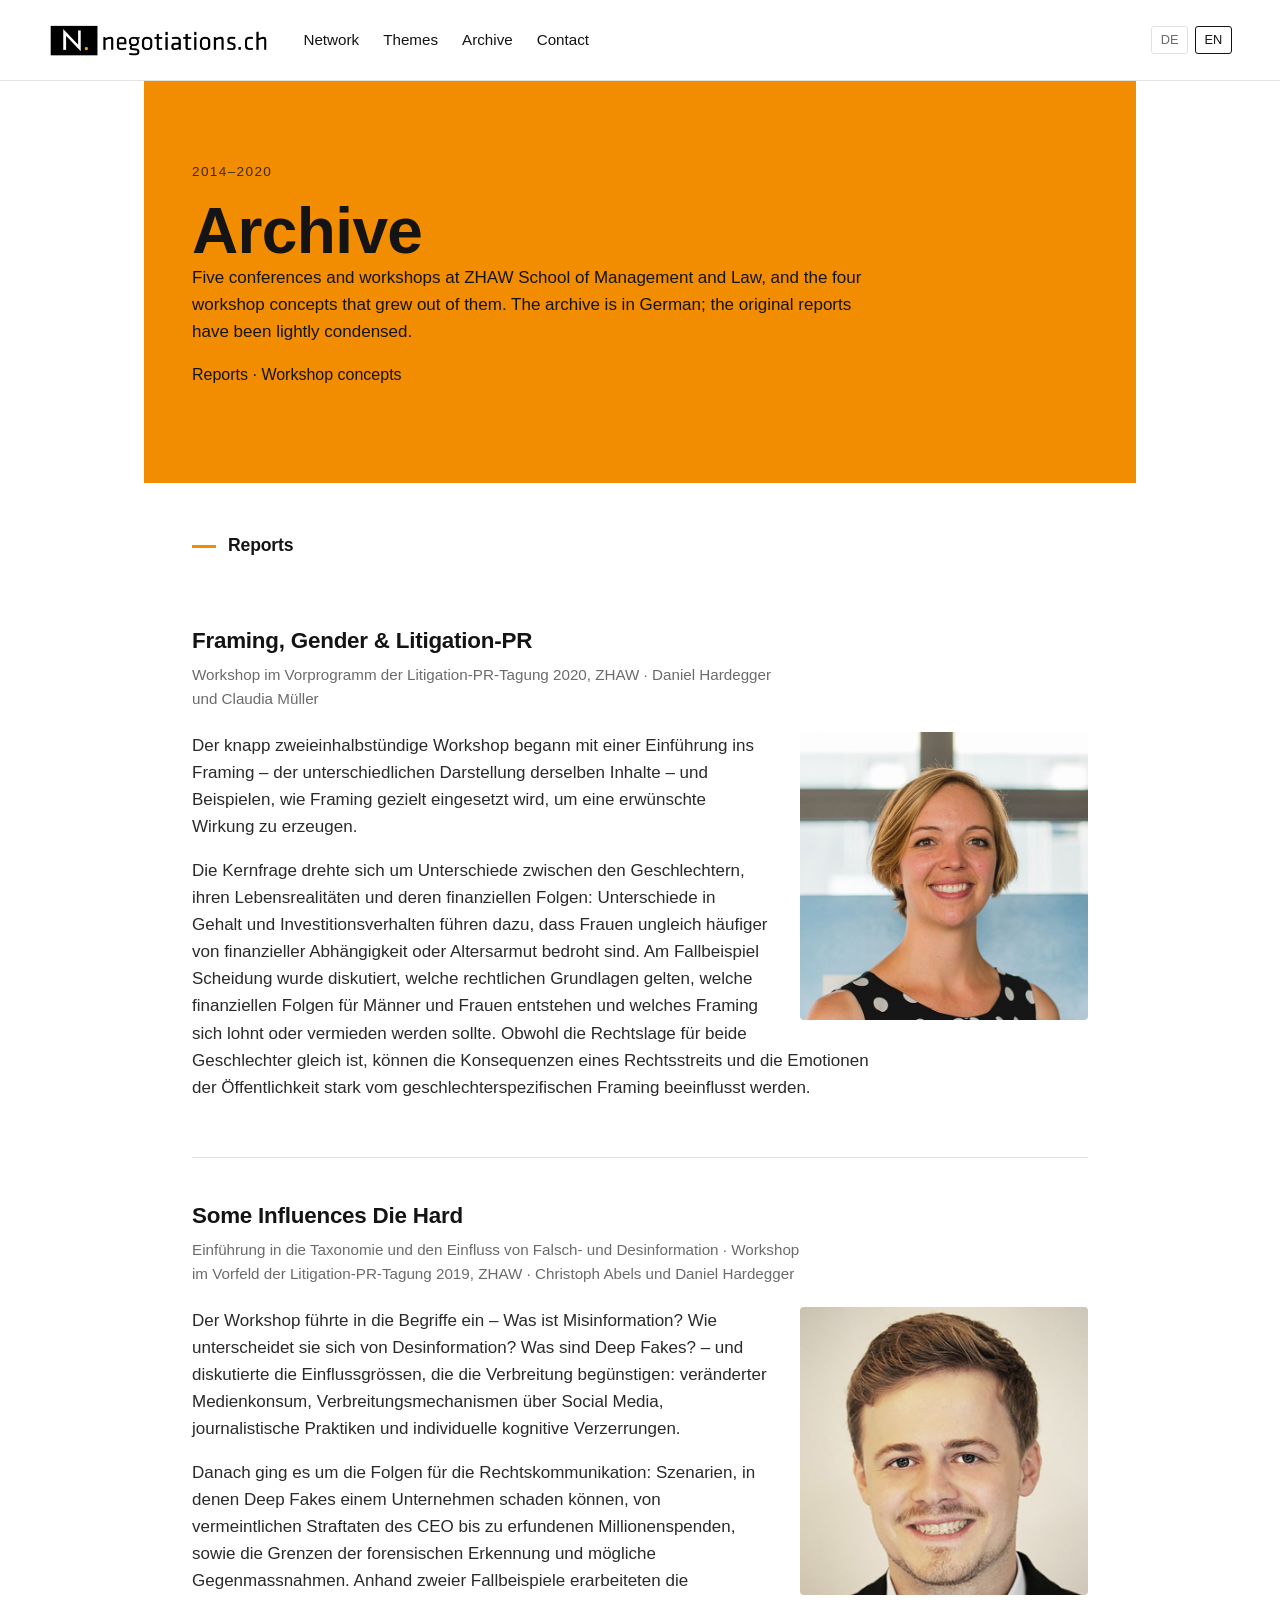
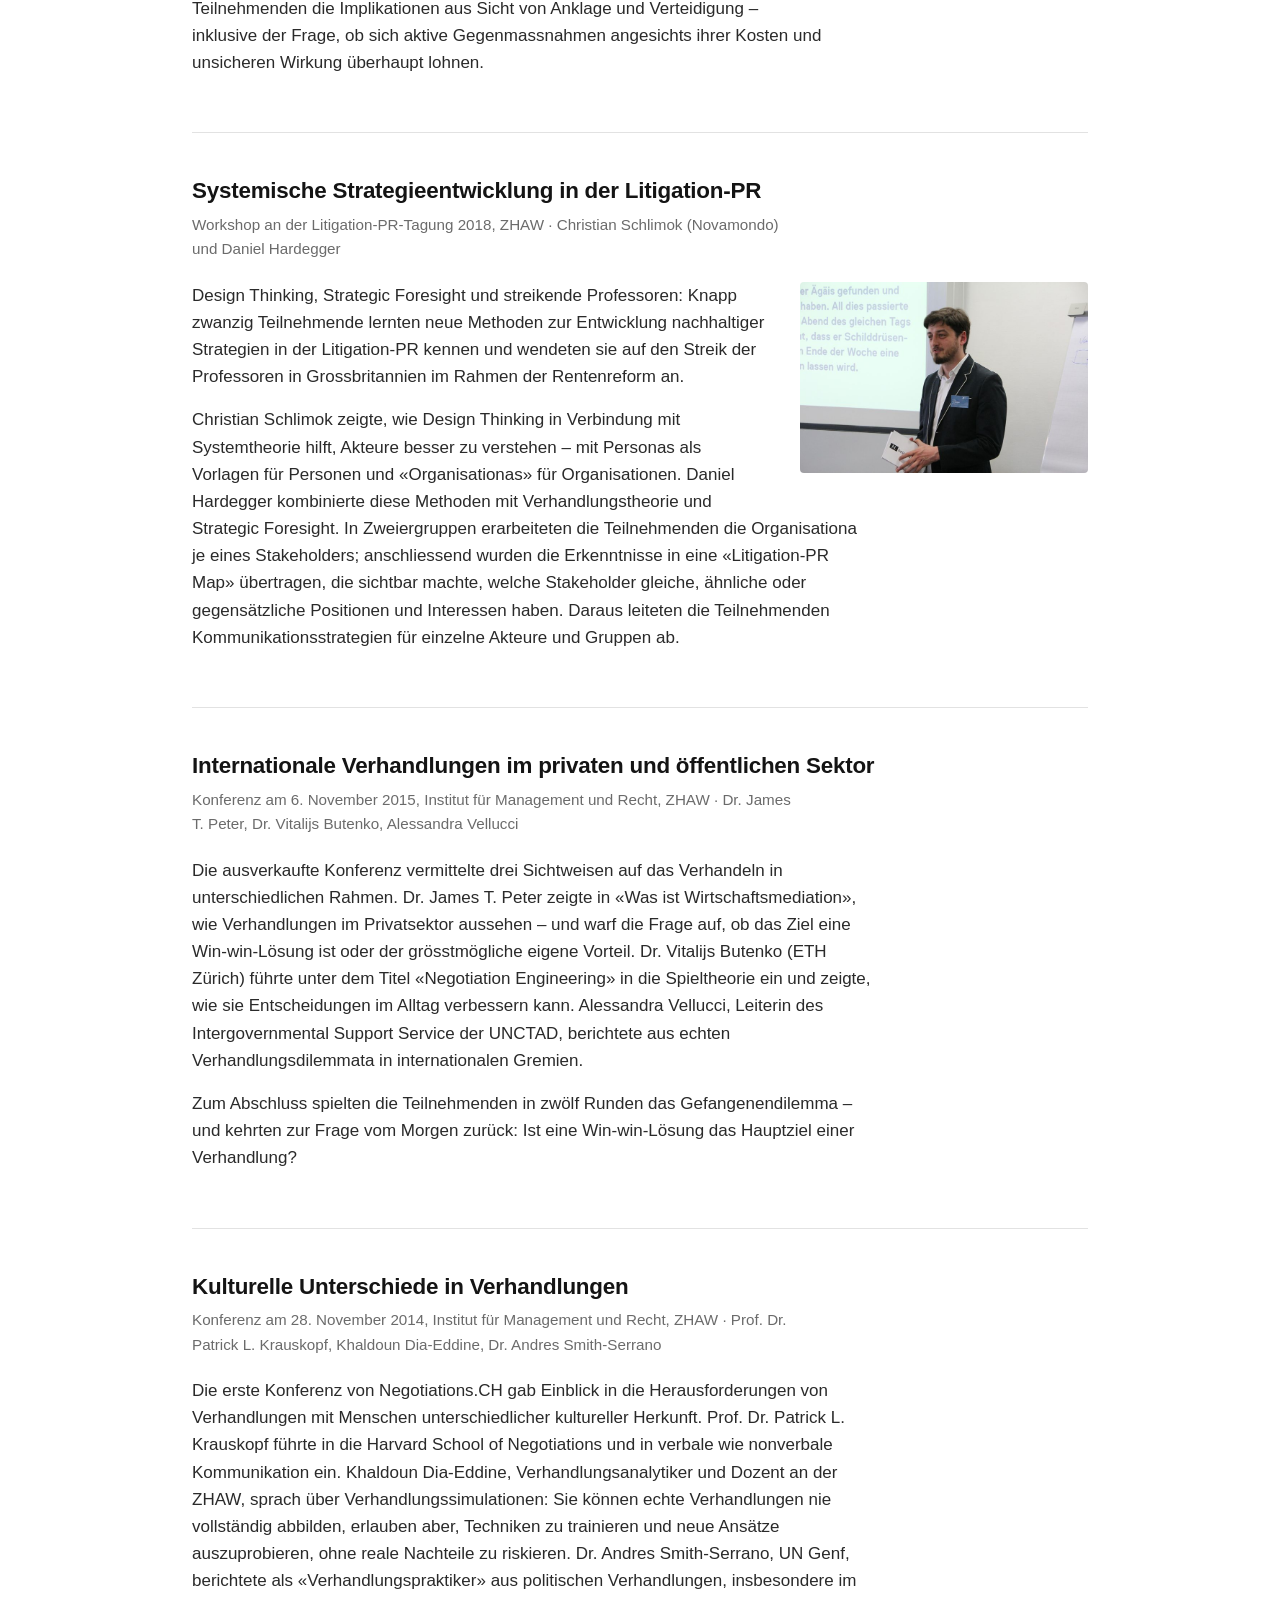
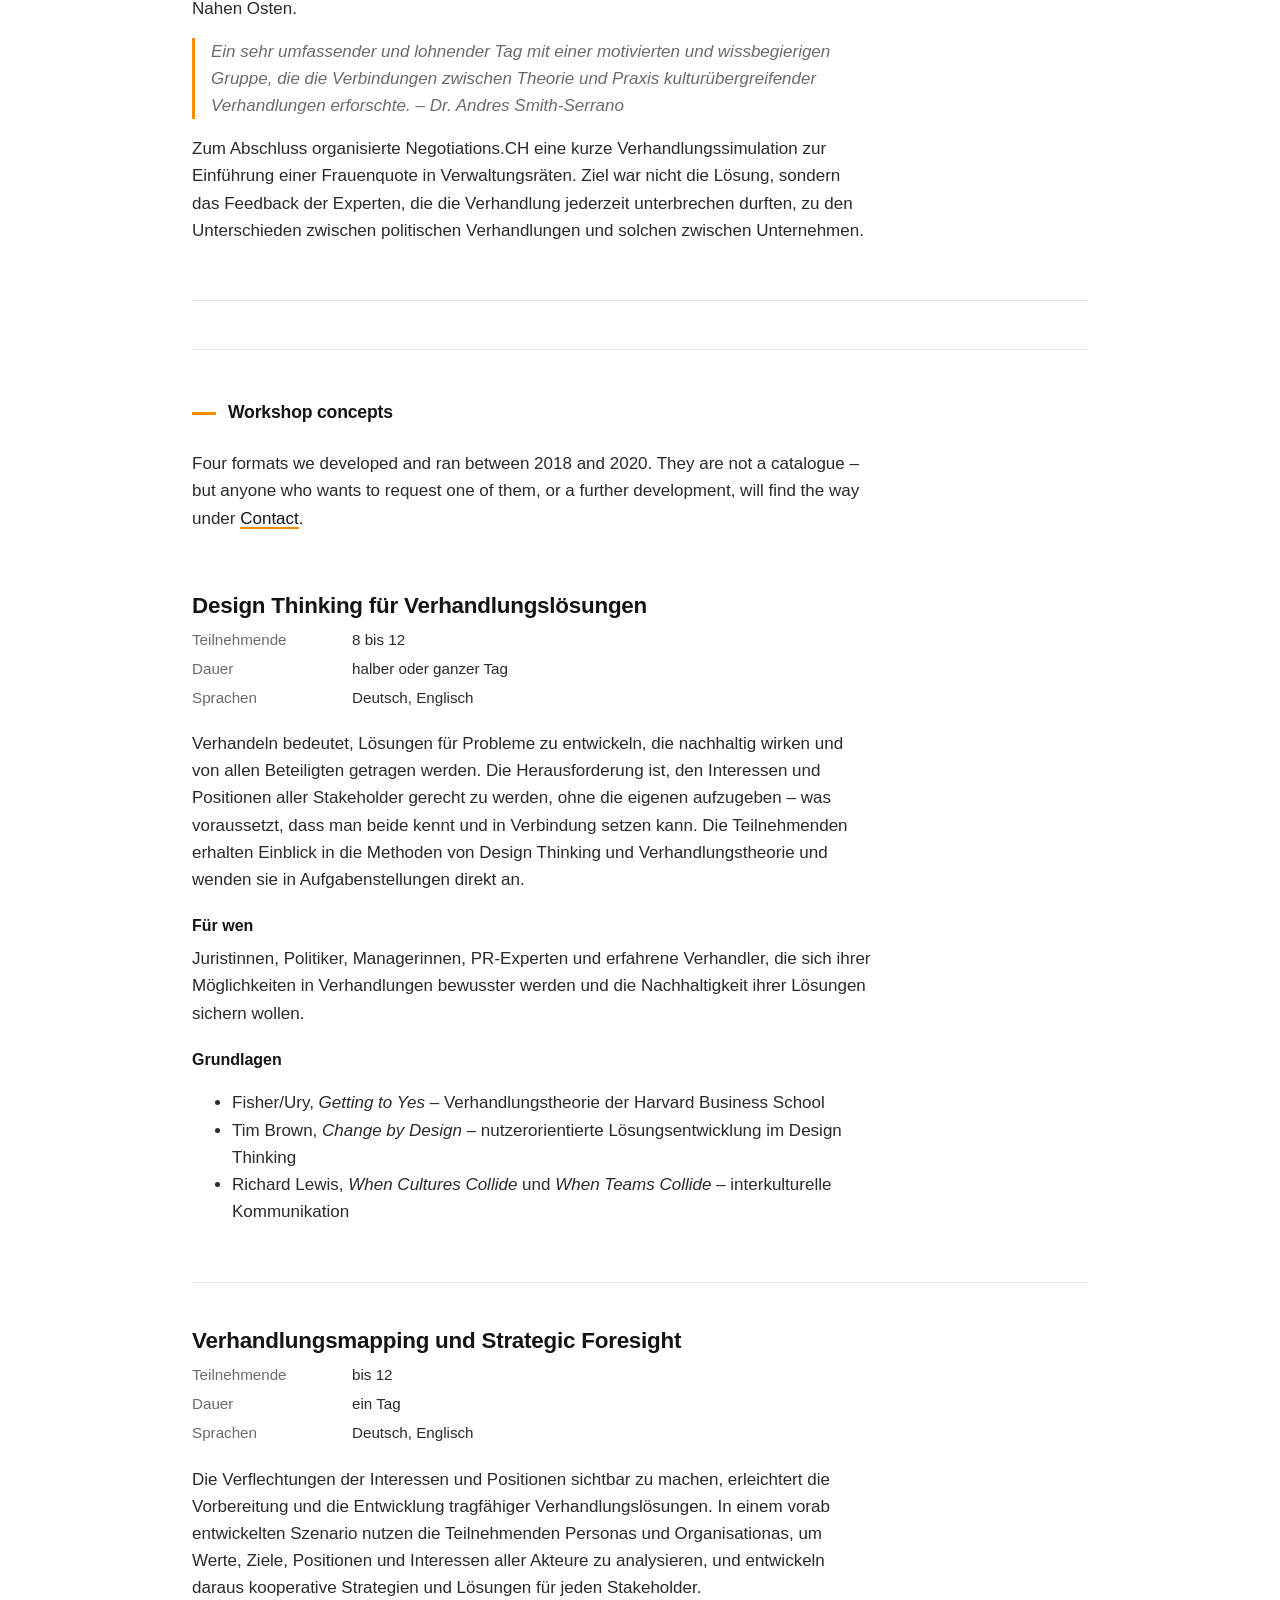
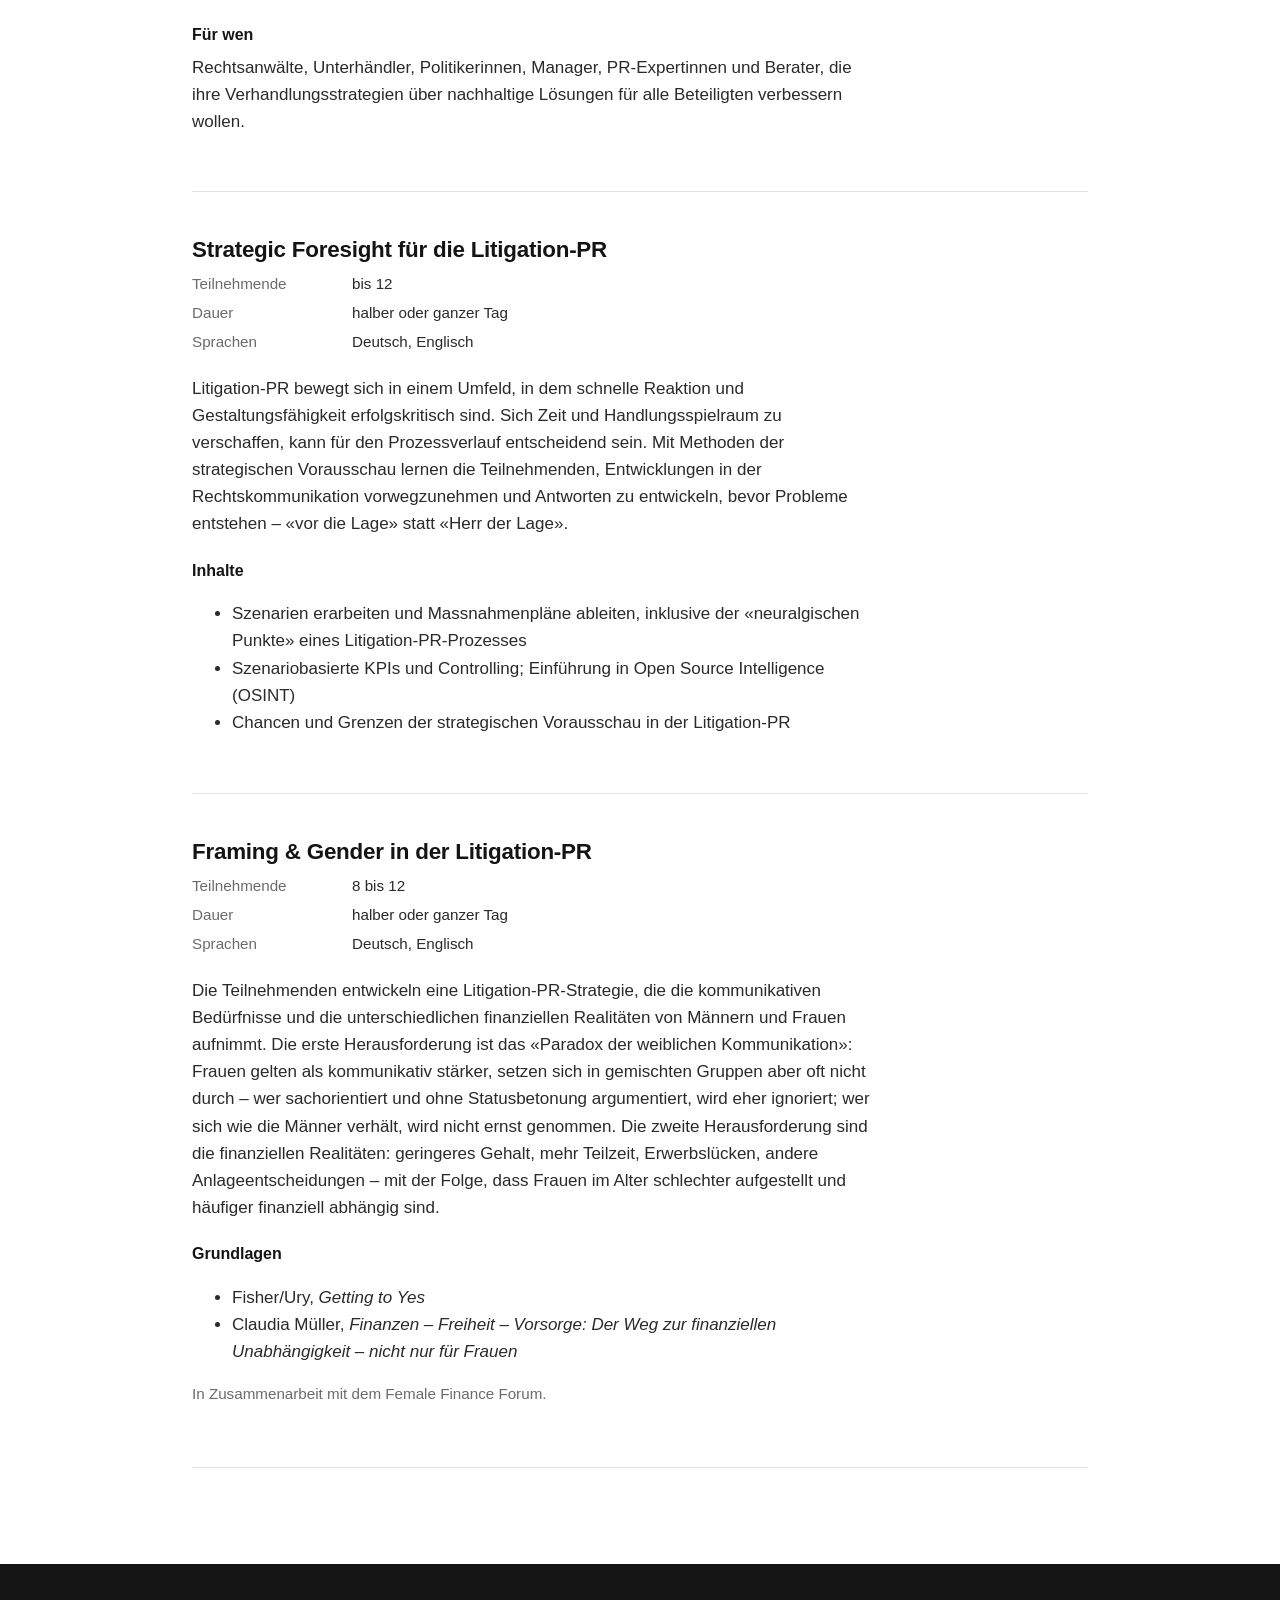
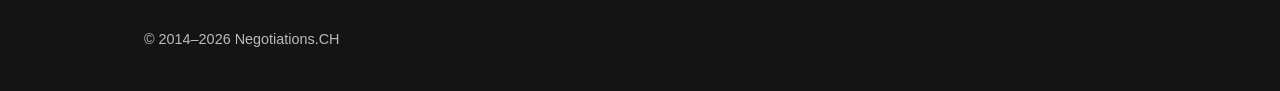
==== commit efd06743: "Update archiv.html" ====
--- a/archiv.html
+++ b/archiv.html
@@ -7,6 +7,8 @@
   <meta name="description" content="Berichte und Workshopkonzepte von Negotiations.CH, 2014–2020.">
   <link rel="canonical" href="https://negotiations.ch/archiv.html">
   <link rel="stylesheet" href="style.css">
+  <link rel="icon" type="image/png" sizes="512x512" href="assets/favicon.png">
+  <link rel="apple-touch-icon" href="assets/favicon.png">
 </head>
 <body>
 
